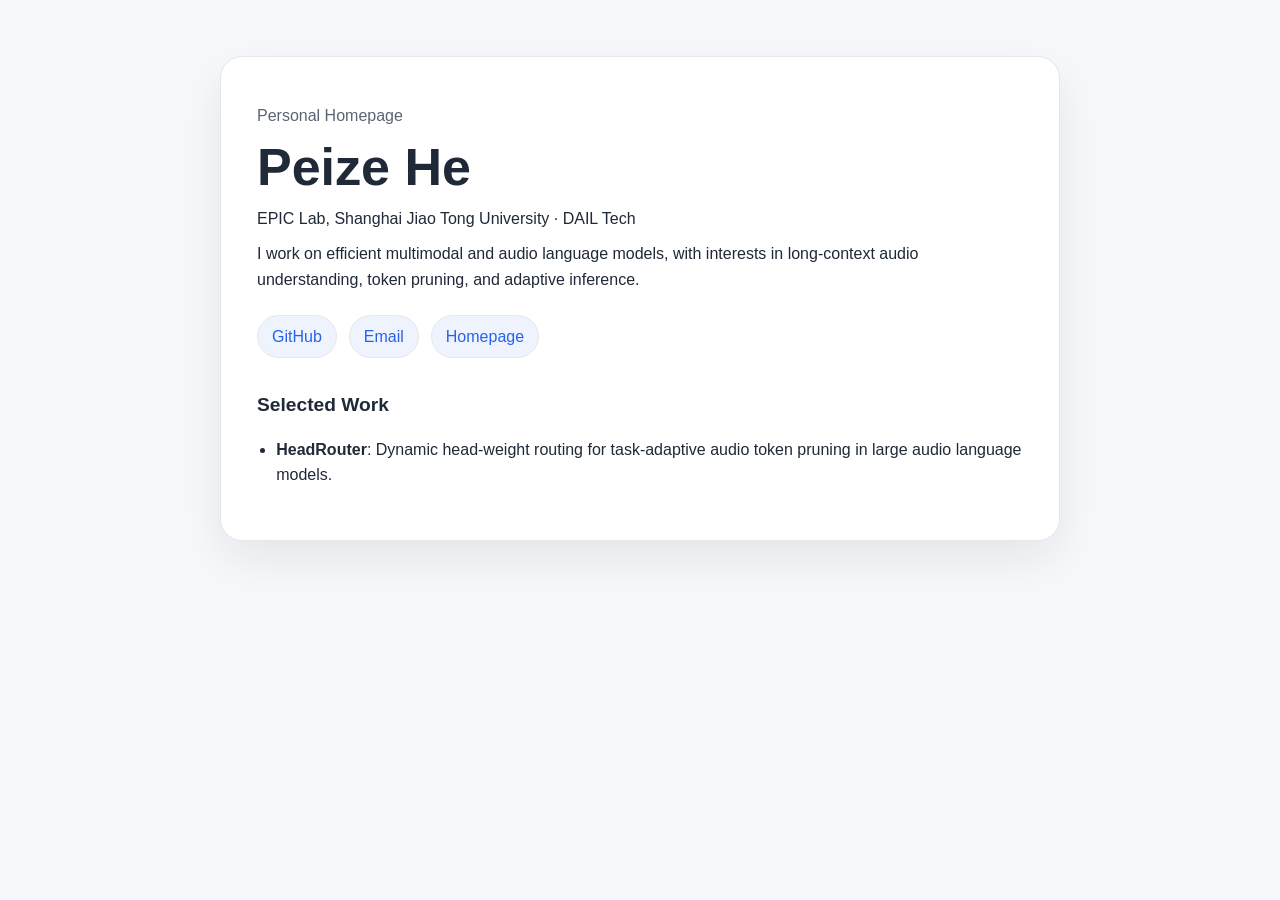
==== index.html @ 17cefe66 "Create personal GitHub Pages homepage" ====
<!doctype html>
<html lang="en">
<head>
  <meta charset="utf-8">
  <meta name="viewport" content="width=device-width, initial-scale=1">
  <title>Peize He</title>
  <meta name="description" content="Personal homepage of Peize He.">
  <style>
    :root {
      color-scheme: light dark;
      --bg: #f7f8fb;
      --card: #ffffff;
      --text: #1f2937;
      --muted: #5b6472;
      --accent: #2563eb;
      --border: #e5e7eb;
    }
    @media (prefers-color-scheme: dark) {
      :root {
        --bg: #0f172a;
        --card: #111827;
        --text: #e5e7eb;
        --muted: #a3aab8;
        --accent: #60a5fa;
        --border: #1f2937;
      }
    }
    * { box-sizing: border-box; }
    body {
      margin: 0;
      font-family: -apple-system, BlinkMacSystemFont, "Segoe UI", sans-serif;
      line-height: 1.6;
      background: var(--bg);
      color: var(--text);
    }
    main {
      max-width: 880px;
      margin: 0 auto;
      padding: 56px 20px;
    }
    .card {
      background: var(--card);
      border: 1px solid var(--border);
      border-radius: 22px;
      padding: 36px;
      box-shadow: 0 18px 45px rgba(15, 23, 42, 0.08);
    }
    h1 {
      margin: 0 0 8px;
      font-size: clamp(2rem, 5vw, 3.25rem);
      line-height: 1.1;
    }
    h2 {
      margin-top: 32px;
      font-size: 1.2rem;
    }
    p { margin: 10px 0; }
    a { color: var(--accent); text-decoration: none; }
    a:hover { text-decoration: underline; }
    .muted { color: var(--muted); }
    .links {
      display: flex;
      flex-wrap: wrap;
      gap: 12px;
      margin-top: 22px;
    }
    .links a {
      border: 1px solid var(--border);
      border-radius: 999px;
      padding: 8px 14px;
      background: color-mix(in srgb, var(--accent) 8%, transparent);
    }
    ul { padding-left: 1.2rem; }
  </style>
</head>
<body>
  <main>
    <section class="card">
      <p class="muted">Personal Homepage</p>
      <h1>Peize He</h1>
      <p>
        EPIC Lab, Shanghai Jiao Tong University · DAIL Tech
      </p>
      <p>
        I work on efficient multimodal and audio language models, with interests in long-context audio understanding,
        token pruning, and adaptive inference.
      </p>
      <div class="links">
        <a href="https://github.com/DabDans">GitHub</a>
        <a href="mailto:1006803978@qq.com">Email</a>
        <a href="https://dabdans.github.io/">Homepage</a>
      </div>

      <h2>Selected Work</h2>
      <ul>
        <li><strong>HeadRouter</strong>: Dynamic head-weight routing for task-adaptive audio token pruning in large audio language models.</li>
      </ul>
    </section>
  </main>
</body>
</html>
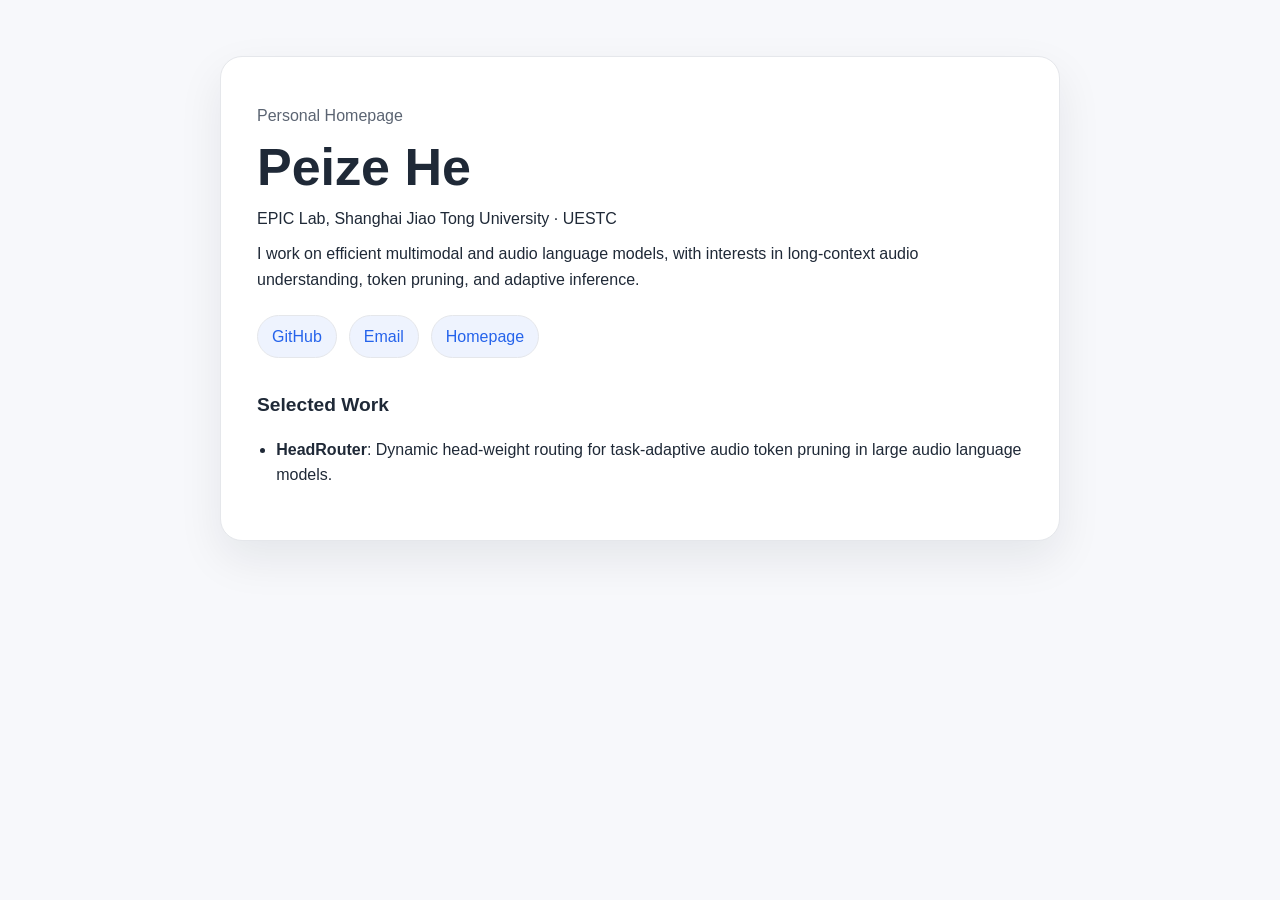
==== commit 1684ef10: "Update affiliation to UESTC" ====
--- a/index.html
+++ b/index.html
@@ -79,7 +79,7 @@
       <p class="muted">Personal Homepage</p>
       <h1>Peize He</h1>
       <p>
-        EPIC Lab, Shanghai Jiao Tong University · DAIL Tech
+        EPIC Lab, Shanghai Jiao Tong University · UESTC
       </p>
       <p>
         I work on efficient multimodal and audio language models, with interests in long-context audio understanding,
